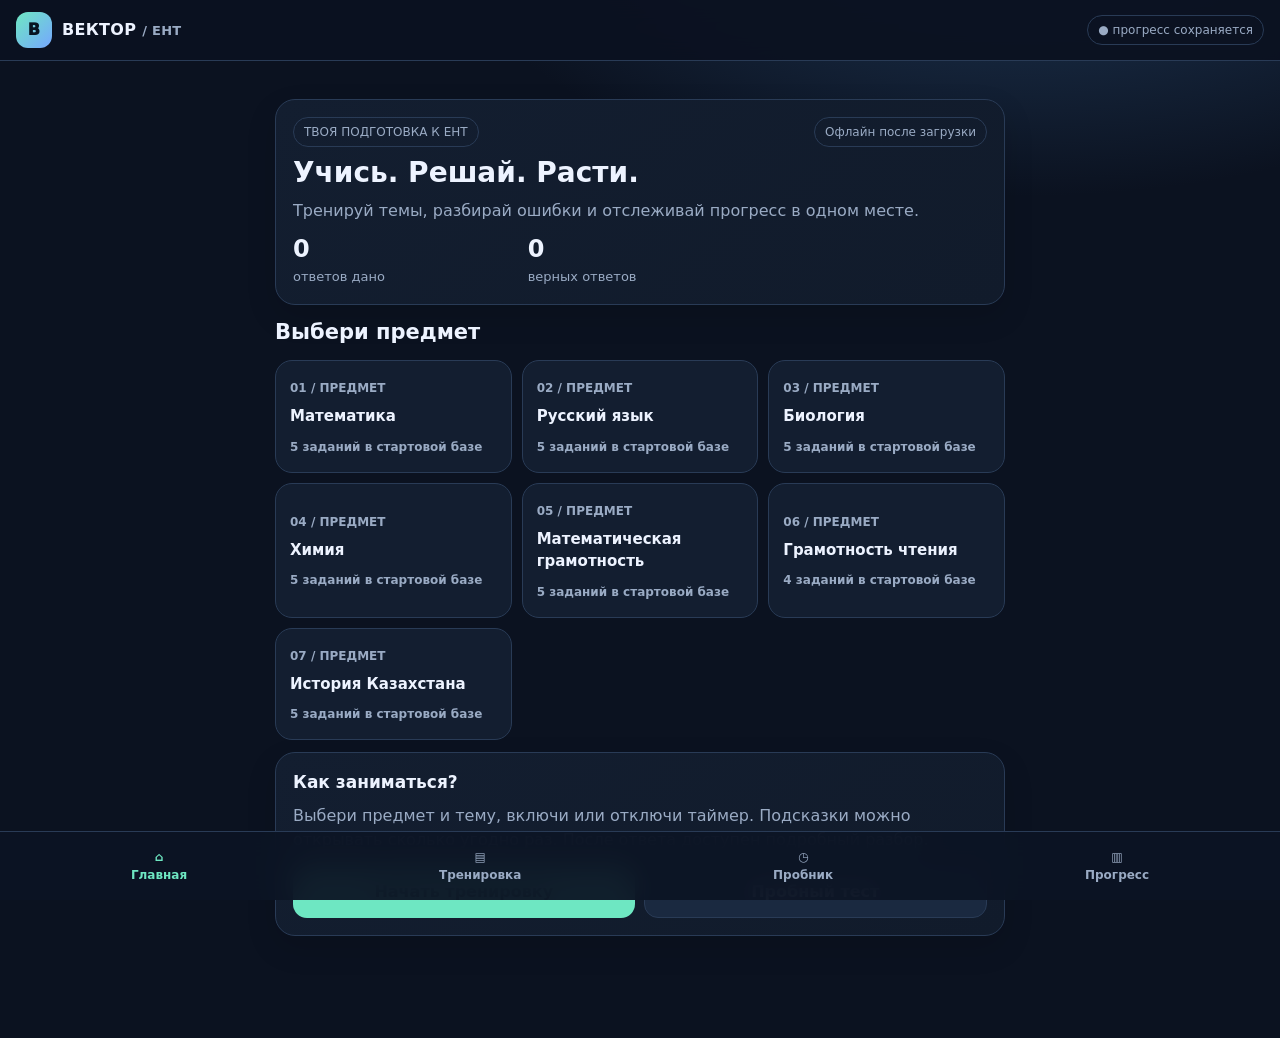
==== index.html @ 35145312 "Add files via upload" ====
<!doctype html>
<html lang="ru">
<head>
<meta charset="utf-8">
<meta name="viewport" content="width=device-width,initial-scale=1,viewport-fit=cover">
<meta name="theme-color" content="#101827">
<meta name="description" content="Вектор — тренажёр подготовки к ЕНТ">
<link rel="manifest" href="manifest.webmanifest">
<title>Вектор — подготовка к ЕНТ</title>
<style>
:root{--bg:#0b1220;--panel:#131e30;--panel2:#1a2940;--text:#edf3ff;--muted:#9aabc4;--accent:#6ee7c2;--blue:#75a7ff;--bad:#ff8290;--good:#69dfaa;--line:#293b56}
*{box-sizing:border-box}body{margin:0;background:radial-gradient(1000px 500px at 80% -10%,#203958 0%,transparent 60%),var(--bg);color:var(--text);font:16px/1.5 system-ui,-apple-system,Segoe UI,Roboto,sans-serif}
button,select{font:inherit}button{cursor:pointer;border:0;border-radius:14px;padding:13px 16px;background:var(--accent);color:#092018;font-weight:750}
button.secondary{background:var(--panel2);color:var(--text);border:1px solid var(--line)}button.ghost{background:transparent;color:var(--muted);border:1px solid var(--line)}button:disabled{opacity:.45;cursor:not-allowed}
header{position:sticky;top:0;z-index:5;background:#0b1220eF;backdrop-filter:blur(12px);border-bottom:1px solid var(--line);padding:12px max(16px,env(safe-area-inset-right)) 12px max(16px,env(safe-area-inset-left));display:flex;align-items:center;justify-content:space-between}
.brand{display:flex;gap:10px;align-items:center;font-weight:900;letter-spacing:.3px}.logo{width:36px;height:36px;border-radius:12px;background:linear-gradient(135deg,var(--accent),var(--blue));display:grid;place-items:center;color:#081421;font-weight:1000}
main{max-width:760px;margin:auto;padding:18px 15px calc(90px + env(safe-area-inset-bottom))}
h1{font-size:28px;line-height:1.15;margin:10px 0}h2{font-size:21px;margin:0 0 12px}h3{font-size:17px;margin:0 0 7px}
p{margin:8px 0}.muted{color:var(--muted)}.small{font-size:13px;color:var(--muted)}
.card{background:linear-gradient(145deg,var(--panel),#111b2b);border:1px solid var(--line);border-radius:20px;padding:17px;margin:12px 0;box-shadow:0 12px 30px #0002}
.grid{display:grid;grid-template-columns:repeat(2,minmax(0,1fr));gap:10px}.subject{min-height:112px;text-align:left;background:var(--panel);color:var(--text);border:1px solid var(--line);padding:14px;border-radius:17px}.subject b{display:block;font-size:15px;margin:6px 0}.subject span{font-size:12px;color:var(--muted)}
.actions{display:flex;gap:9px;flex-wrap:wrap;margin-top:14px}.actions button{flex:1;min-width:130px}
.topline{display:flex;justify-content:space-between;align-items:center;gap:10px}.pill{border:1px solid var(--line);border-radius:99px;padding:5px 10px;color:var(--muted);font-size:12px}
.progress{height:7px;background:#26364e;border-radius:9px;overflow:hidden;margin:12px 0}.progress>i{display:block;height:100%;background:linear-gradient(90deg,var(--accent),var(--blue));width:0}
.option{display:flex;gap:10px;align-items:flex-start;padding:13px;border:1px solid var(--line);border-radius:13px;margin:8px 0;background:#17243a;color:var(--text);text-align:left;width:100%;font-weight:500}
.option.selected{border-color:var(--blue);background:#203653}.option.correct{border-color:var(--good)}.option.wrong{border-color:var(--bad)}
textarea{width:100%;min-height:100px;border:1px solid var(--line);border-radius:13px;background:#0e1929;color:var(--text);padding:12px;font:inherit}
.notice{padding:12px;border-radius:13px;background:#172b39;border:1px solid #315c59;margin:10px 0}.explain{white-space:pre-wrap;color:#d6e3f6}
nav{position:fixed;bottom:0;left:0;right:0;z-index:6;display:flex;justify-content:space-around;background:#0c1524f2;border-top:1px solid var(--line);padding:9px 5px calc(9px + env(safe-area-inset-bottom));backdrop-filter:blur(14px)}
nav button{background:transparent;color:var(--muted);padding:7px 9px;font-size:12px;min-width:0}nav button.active{color:var(--accent)}
select{width:100%;background:#0e1929;color:var(--text);border:1px solid var(--line);padding:12px;border-radius:12px;margin:5px 0 12px}
.hidden{display:none!important}.big{font-size:30px;font-weight:900}.stat{font-size:24px;font-weight:850}.timer{font-variant-numeric:tabular-nums;font-weight:900;color:var(--accent)}
@media(min-width:600px){.grid{grid-template-columns:repeat(3,minmax(0,1fr))}main{padding-top:26px}}
</style>
</head>
<body>
<header><div class="brand"><div class="logo">В</div><span>ВЕКТОР <span class="small">/ ЕНТ</span></span></div><span class="pill" id="saveStatus">● прогресс сохраняется</span></header>
<main id="app"></main>
<nav>
<button data-tab="home" class="active">⌂<br>Главная</button>
<button data-tab="practice">▤<br>Тренировка</button>
<button data-tab="exam">◷<br>Пробник</button>
<button data-tab="stats">▥<br>Прогресс</button>
</nav>
<script src="app.js"></script>
</body></html>
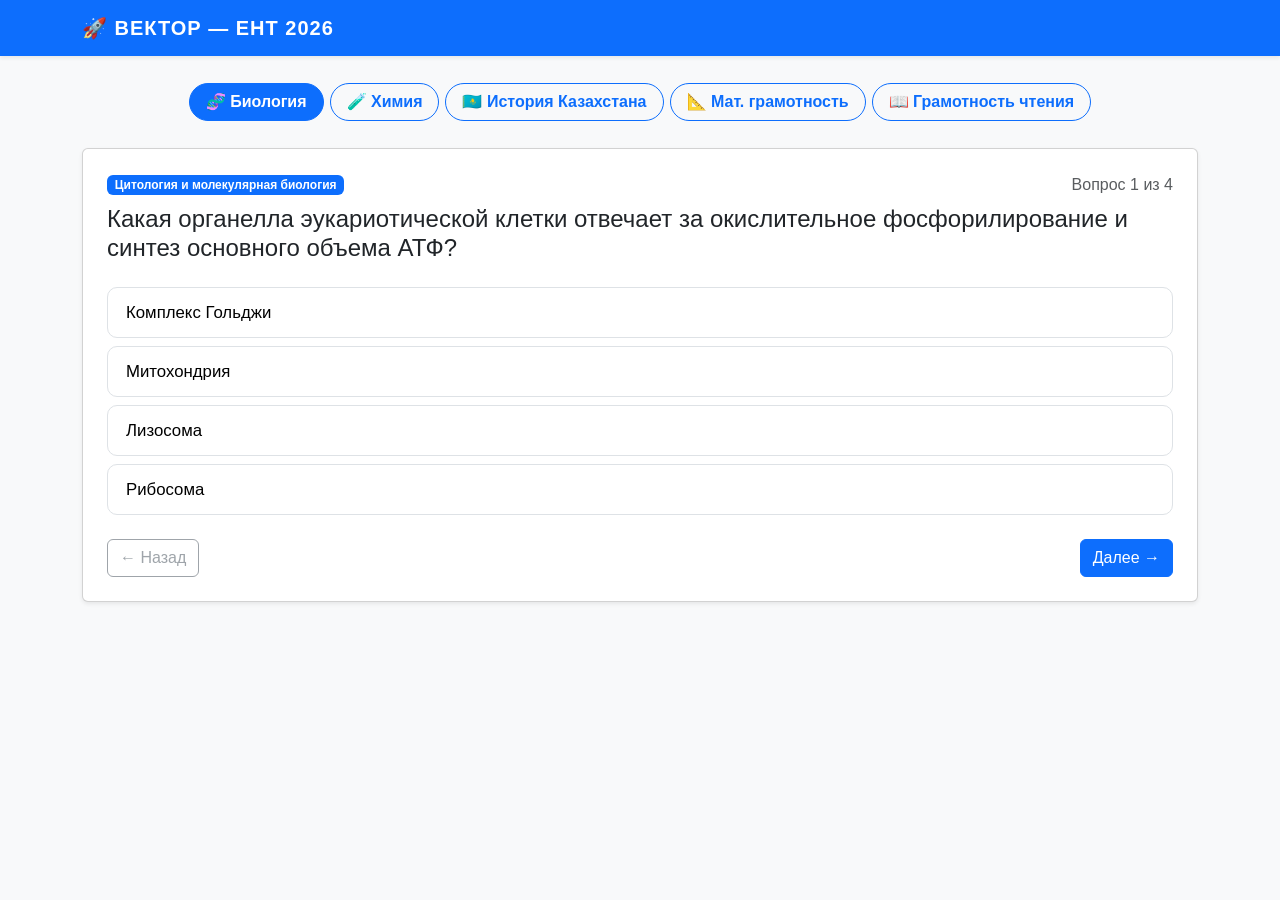
==== commit cc3375fd: "Add files via upload" ====
--- a/index.html
+++ b/index.html
@@ -1,46 +1,49 @@
-<!doctype html>
+<!DOCTYPE html>
 <html lang="ru">
 <head>
-<meta charset="utf-8">
-<meta name="viewport" content="width=device-width,initial-scale=1,viewport-fit=cover">
-<meta name="theme-color" content="#101827">
-<meta name="description" content="Вектор — тренажёр подготовки к ЕНТ">
-<link rel="manifest" href="manifest.webmanifest">
-<title>Вектор — подготовка к ЕНТ</title>
-<style>
-:root{--bg:#0b1220;--panel:#131e30;--panel2:#1a2940;--text:#edf3ff;--muted:#9aabc4;--accent:#6ee7c2;--blue:#75a7ff;--bad:#ff8290;--good:#69dfaa;--line:#293b56}
-*{box-sizing:border-box}body{margin:0;background:radial-gradient(1000px 500px at 80% -10%,#203958 0%,transparent 60%),var(--bg);color:var(--text);font:16px/1.5 system-ui,-apple-system,Segoe UI,Roboto,sans-serif}
-button,select{font:inherit}button{cursor:pointer;border:0;border-radius:14px;padding:13px 16px;background:var(--accent);color:#092018;font-weight:750}
-button.secondary{background:var(--panel2);color:var(--text);border:1px solid var(--line)}button.ghost{background:transparent;color:var(--muted);border:1px solid var(--line)}button:disabled{opacity:.45;cursor:not-allowed}
-header{position:sticky;top:0;z-index:5;background:#0b1220eF;backdrop-filter:blur(12px);border-bottom:1px solid var(--line);padding:12px max(16px,env(safe-area-inset-right)) 12px max(16px,env(safe-area-inset-left));display:flex;align-items:center;justify-content:space-between}
-.brand{display:flex;gap:10px;align-items:center;font-weight:900;letter-spacing:.3px}.logo{width:36px;height:36px;border-radius:12px;background:linear-gradient(135deg,var(--accent),var(--blue));display:grid;place-items:center;color:#081421;font-weight:1000}
-main{max-width:760px;margin:auto;padding:18px 15px calc(90px + env(safe-area-inset-bottom))}
-h1{font-size:28px;line-height:1.15;margin:10px 0}h2{font-size:21px;margin:0 0 12px}h3{font-size:17px;margin:0 0 7px}
-p{margin:8px 0}.muted{color:var(--muted)}.small{font-size:13px;color:var(--muted)}
-.card{background:linear-gradient(145deg,var(--panel),#111b2b);border:1px solid var(--line);border-radius:20px;padding:17px;margin:12px 0;box-shadow:0 12px 30px #0002}
-.grid{display:grid;grid-template-columns:repeat(2,minmax(0,1fr));gap:10px}.subject{min-height:112px;text-align:left;background:var(--panel);color:var(--text);border:1px solid var(--line);padding:14px;border-radius:17px}.subject b{display:block;font-size:15px;margin:6px 0}.subject span{font-size:12px;color:var(--muted)}
-.actions{display:flex;gap:9px;flex-wrap:wrap;margin-top:14px}.actions button{flex:1;min-width:130px}
-.topline{display:flex;justify-content:space-between;align-items:center;gap:10px}.pill{border:1px solid var(--line);border-radius:99px;padding:5px 10px;color:var(--muted);font-size:12px}
-.progress{height:7px;background:#26364e;border-radius:9px;overflow:hidden;margin:12px 0}.progress>i{display:block;height:100%;background:linear-gradient(90deg,var(--accent),var(--blue));width:0}
-.option{display:flex;gap:10px;align-items:flex-start;padding:13px;border:1px solid var(--line);border-radius:13px;margin:8px 0;background:#17243a;color:var(--text);text-align:left;width:100%;font-weight:500}
-.option.selected{border-color:var(--blue);background:#203653}.option.correct{border-color:var(--good)}.option.wrong{border-color:var(--bad)}
-textarea{width:100%;min-height:100px;border:1px solid var(--line);border-radius:13px;background:#0e1929;color:var(--text);padding:12px;font:inherit}
-.notice{padding:12px;border-radius:13px;background:#172b39;border:1px solid #315c59;margin:10px 0}.explain{white-space:pre-wrap;color:#d6e3f6}
-nav{position:fixed;bottom:0;left:0;right:0;z-index:6;display:flex;justify-content:space-around;background:#0c1524f2;border-top:1px solid var(--line);padding:9px 5px calc(9px + env(safe-area-inset-bottom));backdrop-filter:blur(14px)}
-nav button{background:transparent;color:var(--muted);padding:7px 9px;font-size:12px;min-width:0}nav button.active{color:var(--accent)}
-select{width:100%;background:#0e1929;color:var(--text);border:1px solid var(--line);padding:12px;border-radius:12px;margin:5px 0 12px}
-.hidden{display:none!important}.big{font-size:30px;font-weight:900}.stat{font-size:24px;font-weight:850}.timer{font-variant-numeric:tabular-nums;font-weight:900;color:var(--accent)}
-@media(min-width:600px){.grid{grid-template-columns:repeat(3,minmax(0,1fr))}main{padding-top:26px}}
-</style>
+    <meta charset="UTF-8">
+    <meta name="viewport" content="width=device-width, initial-scale=1.0">
+    <title>ВЕКТОР — Тренажер ЕНТ-2026</title>
+    <link href="https://cdn.jsdelivr.net/npm/bootstrap@5.3.0/dist/css/bootstrap.min.css" rel="stylesheet">
+    <link rel="manifest" href="manifest.webmanifest">
+    <meta name="theme-color" content="#0d6efd">
+    <style>
+        body { background-color: #f8f9fa; font-family: 'Segoe UI', Tahoma, Geneva, Verdana, sans-serif; }
+        .navbar-brand { font-weight: 700; letter-spacing: 1px; }
+        .subject-btn { font-weight: 600; border-radius: 20px; padding: 6px 16px; margin: 3px; }
+        .subject-btn.active { background-color: #0d6efd; color: white; }
+        .option-btn { text-align: left; padding: 12px 18px; border: 1px solid #dee2e6; background: #ffffff; border-radius: 10px; transition: all 0.2s; font-size: 1.05rem; }
+        .option-btn:hover:not([disabled]) { background: #e9ecef; border-color: #adb5bd; }
+        .option-btn.correct { background-color: #d1e7dd; border-color: #0f5132; color: #0f5132; font-weight: 600; }
+        .option-btn.incorrect { background-color: #f8d7da; border-color: #842029; color: #842029; }
+        .explanation-box { background-color: #e7f1ff; border-left: 5px solid #0d6efd; line-height: 1.6; }
+    </style>
 </head>
 <body>
-<header><div class="brand"><div class="logo">В</div><span>ВЕКТОР <span class="small">/ ЕНТ</span></span></div><span class="pill" id="saveStatus">● прогресс сохраняется</span></header>
-<main id="app"></main>
-<nav>
-<button data-tab="home" class="active">⌂<br>Главная</button>
-<button data-tab="practice">▤<br>Тренировка</button>
-<button data-tab="exam">◷<br>Пробник</button>
-<button data-tab="stats">▥<br>Прогресс</button>
-</nav>
-<script src="app.js"></script>
-</body></html>+    <nav class="navbar navbar-dark bg-primary shadow-sm">
+        <div class="container">
+            <a class="navbar-brand" href="#">🚀 ВЕКТОР — ЕНТ 2026</a>
+        </div>
+    </nav>
+
+    <div class="container my-4">
+        <div class="subject-selector d-flex flex-wrap justify-content-center mb-4">
+            <button class="btn btn-outline-primary subject-btn active" data-subject="biology">🧬 Биология</button>
+            <button class="btn btn-outline-primary subject-btn" data-subject="chemistry">🧪 Химия</button>
+            <button class="btn btn-outline-primary subject-btn" data-subject="history_kz">🇰🇿 История Казахстана</button>
+            <button class="btn btn-outline-primary subject-btn" data-subject="math_lit">📐 Мат. грамотность</button>
+            <button class="btn btn-outline-primary subject-btn" data-subject="reading_lit">📖 Грамотность чтения</button>
+        </div>
+
+        <div id="quiz-container">
+        </div>
+    </div>
+
+    <script src="app.js"></script>
+    <script>
+        if ('serviceWorker' in navigator) {
+            navigator.serviceWorker.register('sw.js');
+        }
+    </script>
+</body>
+</html>
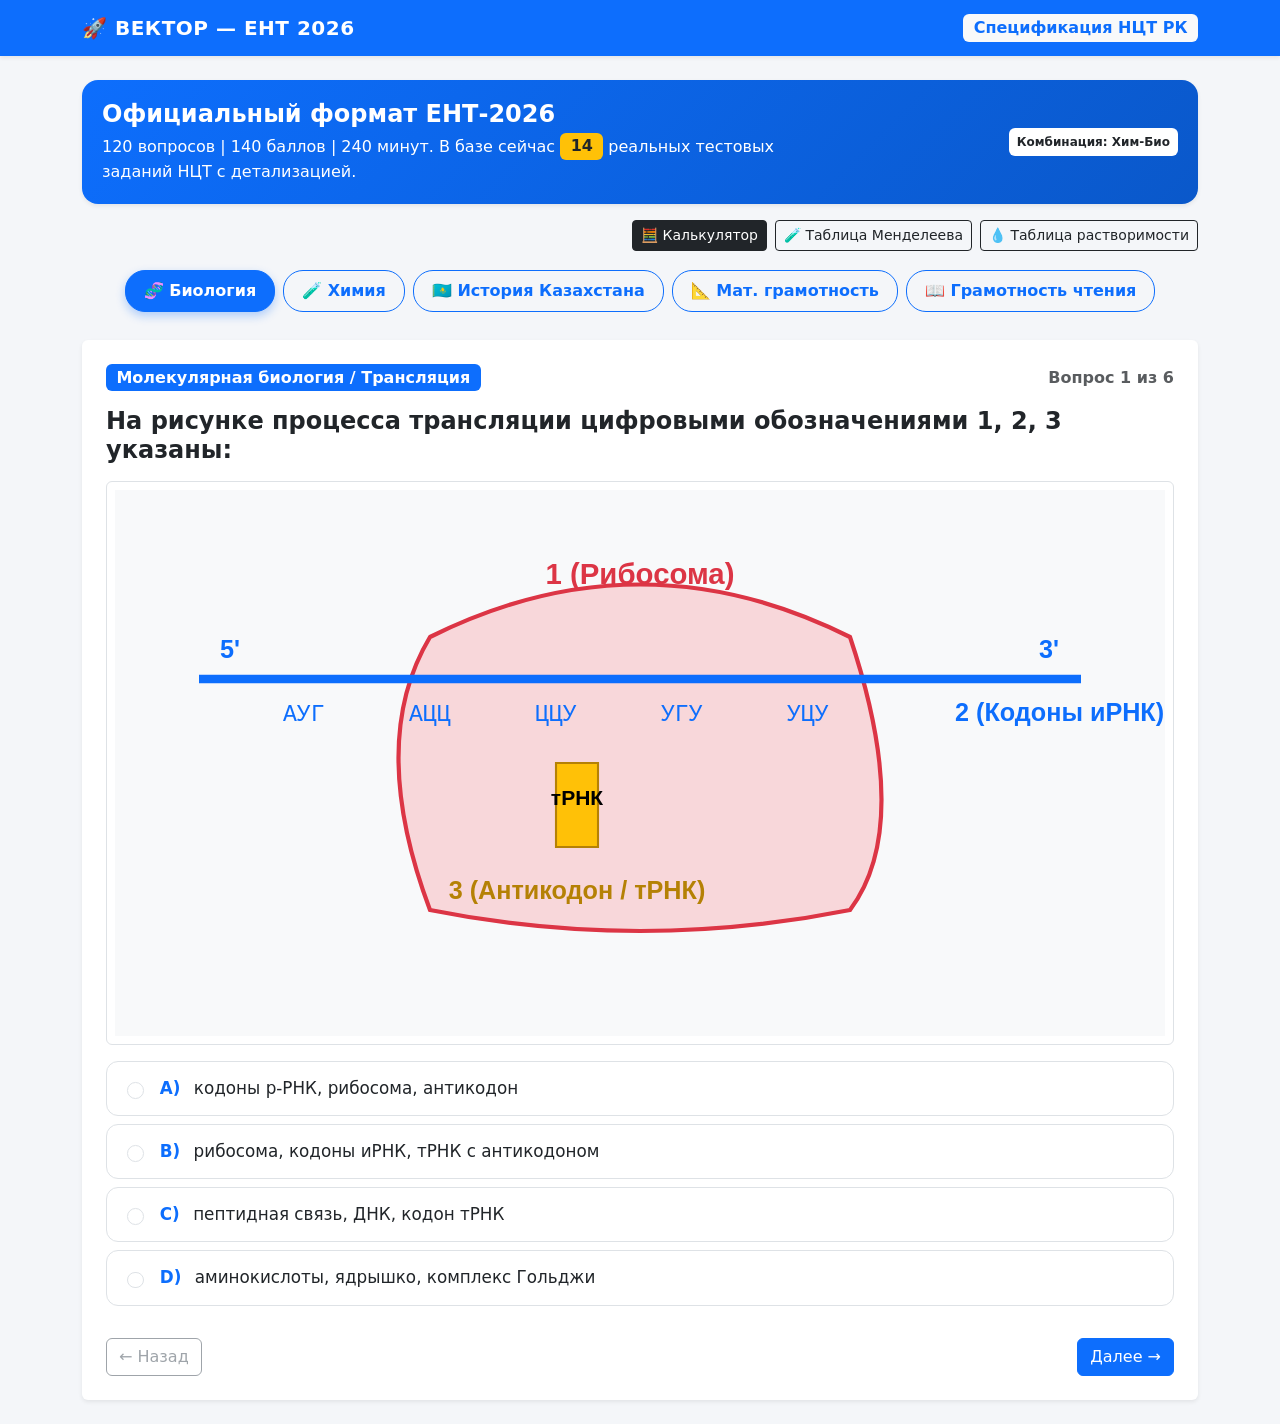
==== commit 8f72c5d5: "Add files via upload" ====
--- a/index.html
+++ b/index.html
@@ -8,25 +8,61 @@
     <link rel="manifest" href="manifest.webmanifest">
     <meta name="theme-color" content="#0d6efd">
     <style>
-        body { background-color: #f8f9fa; font-family: 'Segoe UI', Tahoma, Geneva, Verdana, sans-serif; }
-        .navbar-brand { font-weight: 700; letter-spacing: 1px; }
-        .subject-btn { font-weight: 600; border-radius: 20px; padding: 6px 16px; margin: 3px; }
-        .subject-btn.active { background-color: #0d6efd; color: white; }
-        .option-btn { text-align: left; padding: 12px 18px; border: 1px solid #dee2e6; background: #ffffff; border-radius: 10px; transition: all 0.2s; font-size: 1.05rem; }
-        .option-btn:hover:not([disabled]) { background: #e9ecef; border-color: #adb5bd; }
-        .option-btn.correct { background-color: #d1e7dd; border-color: #0f5132; color: #0f5132; font-weight: 600; }
-        .option-btn.incorrect { background-color: #f8d7da; border-color: #842029; color: #842029; }
-        .explanation-box { background-color: #e7f1ff; border-left: 5px solid #0d6efd; line-height: 1.6; }
+        body { background-color: #f4f6f9; font-family: 'Segoe UI', system-ui, -apple-system, sans-serif; }
+        .navbar-brand { font-weight: 700; letter-spacing: 0.5px; }
+        .subject-btn { font-weight: 600; border-radius: 20px; padding: 8px 18px; margin: 4px; transition: all 0.2s; }
+        .subject-btn.active { background-color: #0d6efd; color: white; box-shadow: 0 4px 10px rgba(13, 110, 253, 0.3); }
+        .option-btn { padding: 14px 20px; border: 1px solid #dee2e6; background: #ffffff; border-radius: 12px; transition: all 0.2s; font-size: 1.05rem; cursor: pointer; }
+        .option-btn:hover { background: #f0f4f8; border-color: #0d6efd; }
+        .option-btn.correct { background-color: #d1e7dd !important; border-color: #0f5132 !important; color: #0f5132; font-weight: 600; }
+        .option-btn.incorrect { background-color: #f8d7da !important; border-color: #842029 !important; color: #842029; }
+        .explanation-box { background-color: #ffffff; border: 1px solid #cff4fc; border-left: 5px solid #0dcaf0; line-height: 1.6; }
+        .ent-banner { background: linear-gradient(135deg, #0d6efd 0%, #0a58ca 100%); color: white; border-radius: 16px; padding: 20px; }
+        
+        /* Floating Toolbar for Tools (Calculator, Periodic Table, Solubility Table) */
+        .tools-bar { display: flex; gap: 8px; flex-wrap: wrap; margin-bottom: 15px; }
+        .calc-box { max-width: 260px; background: #343a40; color: white; border-radius: 12px; padding: 15px; position: fixed; bottom: 20px; right: 20px; z-index: 1050; box-shadow: 0 10px 25px rgba(0,0,0,0.3); }
+        .calc-btn { width: 22%; height: 42px; margin: 1%; font-weight: bold; border-radius: 8px; }
     </style>
 </head>
 <body>
     <nav class="navbar navbar-dark bg-primary shadow-sm">
         <div class="container">
-            <a class="navbar-brand" href="#">🚀 ВЕКТОР — ЕНТ 2026</a>
+            <a class="navbar-brand d-flex align-items-center gap-2" href="#">
+                🚀 ВЕКТОР — ЕНТ 2026
+            </a>
+            <span class="badge bg-light text-primary fw-bold fs-6">Спецификация НЦТ РК</span>
         </div>
     </nav>
 
     <div class="container my-4">
+        <!-- ЕНТ Инфо-Баннер -->
+        <div class="ent-banner shadow-sm mb-3">
+            <div class="row align-items-center">
+                <div class="col-md-8">
+                    <h4 class="fw-bold mb-1">Официальный формат ЕНТ-2026</h4>
+                    <p class="mb-0 opacity-90">120 вопросов | 140 баллов | 240 минут. В базе сейчас <span id="total-q-count" class="badge bg-warning text-dark fs-6">17</span> реальных тестовых заданий НЦТ с детализацией.</p>
+                </div>
+                <div class="col-md-4 text-md-end mt-3 mt-md-0">
+                    <span class="badge bg-white text-dark p-2">Комбинация: Хим-Био</span>
+                </div>
+            </div>
+        </div>
+
+        <!-- Инструменты тестируемого (Калькулятор, Менделеев, Растворимость) -->
+        <div class="tools-bar justify-content-end">
+            <button class="btn btn-sm btn-dark d-flex align-items-center gap-1" onclick="toggleCalculator()">
+                🧮 Калькулятор
+            </button>
+            <button class="btn btn-sm btn-outline-dark d-flex align-items-center gap-1" data-bs-toggle="modal" data-bs-target="#mendeleevModal">
+                🧪 Таблица Менделеева
+            </button>
+            <button class="btn btn-sm btn-outline-dark d-flex align-items-center gap-1" data-bs-toggle="modal" data-bs-target="#solubilityModal">
+                💧 Таблица растворимости
+            </button>
+        </div>
+
+        <!-- Переключатели предметов -->
         <div class="subject-selector d-flex flex-wrap justify-content-center mb-4">
             <button class="btn btn-outline-primary subject-btn active" data-subject="biology">🧬 Биология</button>
             <button class="btn btn-outline-primary subject-btn" data-subject="chemistry">🧪 Химия</button>
@@ -36,11 +72,93 @@
         </div>
 
         <div id="quiz-container">
+            <!-- Questions generated via app.js -->
         </div>
     </div>
 
+    <!-- Всплывающий калькулятор -->
+    <div id="calculator-widget" class="calc-box d-none shadow">
+        <div class="d-flex justify-content-between align-items-center mb-2">
+            <span class="fw-bold fs-6">Калькулятор</span>
+            <button class="btn-close btn-close-white btn-sm" onclick="toggleCalculator()"></button>
+        </div>
+        <input type="text" id="calc-display" class="form-control mb-2 text-end fs-5 fw-bold" readonly value="">
+        <div class="d-flex flex-wrap justify-content-between">
+            <button class="btn btn-secondary calc-btn" onclick="calcAppend('7')">7</button>
+            <button class="btn btn-secondary calc-btn" onclick="calcAppend('8')">8</button>
+            <button class="btn btn-secondary calc-btn" onclick="calcAppend('9')">9</button>
+            <button class="btn btn-warning calc-btn" onclick="calcAppend('/')">÷</button>
+            <button class="btn btn-secondary calc-btn" onclick="calcAppend('4')">4</button>
+            <button class="btn btn-secondary calc-btn" onclick="calcAppend('5')">5</button>
+            <button class="btn btn-secondary calc-btn" onclick="calcAppend('6')">6</button>
+            <button class="btn btn-warning calc-btn" onclick="calcAppend('*')">×</button>
+            <button class="btn btn-secondary calc-btn" onclick="calcAppend('1')">1</button>
+            <button class="btn btn-secondary calc-btn" onclick="calcAppend('2')">2</button>
+            <button class="btn btn-secondary calc-btn" onclick="calcAppend('3')">3</button>
+            <button class="btn btn-warning calc-btn" onclick="calcAppend('-')">-</button>
+            <button class="btn btn-danger calc-btn" onclick="calcClear()">C</button>
+            <button class="btn btn-secondary calc-btn" onclick="calcAppend('0')">0</button>
+            <button class="btn btn-secondary calc-btn" onclick="calcAppend('.')">.</button>
+            <button class="btn btn-success calc-btn" onclick="calcCalculate()">=</button>
+        </div>
+    </div>
+
+    <!-- Модальное окно: Таблица Менделеева -->
+    <div class="modal fade" id="mendeleevModal" tabindex="-1" aria-hidden="true">
+        <div class="modal-dialog modal-xl">
+            <div class="modal-content">
+                <div class="modal-header bg-primary text-white">
+                    <h5 class="modal-title">🧪 Периодическая система химических элементов (НЦТ РК)</h5>
+                    <button type="button" class="btn-close btn-close-white" data-bs-dismiss="modal" aria-label="Close"></button>
+                </div>
+                <div class="modal-body text-center overflow-auto">
+                    <table class="table table-bordered table-sm fs-7">
+                        <tr class="table-dark">
+                            <th>Период</th><th>I</th><th>II</th><th>III</th><th>IV</th><th>V</th><th>VI</th><th>VII</th><th>VIII</th>
+                        </tr>
+                        <tr><td><b>1</b></td><td class="table-info">H (1)</td><td colspan="6"></td><td class="table-warning">He (4)</td></tr>
+                        <tr><td><b>2</b></td><td class="table-danger">Li (7)</td><td class="table-danger">Be (9)</td><td class="table-info">B (11)</td><td class="table-info">C (12)</td><td class="table-info">N (14)</td><td class="table-info">O (16)</td><td class="table-info">F (19)</td><td class="table-warning">Ne (20)</td></tr>
+                        <tr><td><b>3</b></td><td class="table-danger">Na (23)</td><td class="table-danger">Mg (24)</td><td class="table-info">Al (27)</td><td class="table-info">Si (28)</td><td class="table-info">P (31)</td><td class="table-info">S (32)</td><td class="table-info">Cl (35.5)</td><td class="table-warning">Ar (40)</td></tr>
+                        <tr><td><b>4</b></td><td class="table-danger">K (39)</td><td class="table-danger">Ca (40)</td><td class="table-secondary">Sc (45)</td><td class="table-secondary">Ti (48)</td><td class="table-secondary">V (51)</td><td class="table-secondary">Cr (52)</td><td class="table-secondary">Mn (55)</td><td class="table-secondary">Fe (56)</td></tr>
+                    </table>
+                </div>
+            </div>
+        </div>
+    </div>
+
+    <!-- Модальное окно: Таблица растворимости -->
+    <div class="modal fade" id="solubilityModal" tabindex="-1" aria-hidden="true">
+        <div class="modal-dialog modal-lg">
+            <div class="modal-content">
+                <div class="modal-header bg-dark text-white">
+                    <h5 class="modal-title">💧 Таблица растворимости кислот, оснований и солей в воде</h5>
+                    <button type="button" class="btn-close btn-close-white" data-bs-dismiss="modal" aria-label="Close"></button>
+                </div>
+                <div class="modal-body text-center overflow-auto">
+                    <table class="table table-bordered table-sm fs-7">
+                        <thead class="table-light">
+                            <tr><th>Ионы</th><th>H⁺</th><th>Na⁺</th><th>K⁺</th><th>Ba²⁺</th><th>Ca²⁺</th><th>Cu²⁺</th><th>Fe²⁺</th><th>Ag⁺</th></tr>
+                        </thead>
+                        <tbody>
+                            <tr><th>OH⁻</th><td>H₂O</td><td class="text-success fw-bold">Р</td><td class="text-success fw-bold">Р</td><td class="text-success fw-bold">Р</td><td class="text-warning fw-bold">М</td><td class="text-danger fw-bold">Н</td><td class="text-danger fw-bold">Н</td><td>-</td></tr>
+                            <tr><th>Cl⁻</th><td class="text-success fw-bold">Р</td><td class="text-success fw-bold">Р</td><td class="text-success fw-bold">Р</td><td class="text-success fw-bold">Р</td><td class="text-success fw-bold">Р</td><td class="text-success fw-bold">Р</td><td class="text-success fw-bold">Р</td><td class="text-danger fw-bold">Н</td></tr>
+                            <tr><th>NO₃⁻</th><td class="text-success fw-bold">Р</td><td class="text-success fw-bold">Р</td><td class="text-success fw-bold">Р</td><td class="text-success fw-bold">Р</td><td class="text-success fw-bold">Р</td><td class="text-success fw-bold">Р</td><td class="text-success fw-bold">Р</td><td class="text-success fw-bold">Р</td></tr>
+                            <tr><th>SO₄²⁻</th><td class="text-success fw-bold">Р</td><td class="text-success fw-bold">Р</td><td class="text-success fw-bold">Р</td><td class="text-danger fw-bold">Н</td><td class="text-warning fw-bold">М</td><td class="text-success fw-bold">Р</td><td class="text-success fw-bold">Р</td><td class="text-warning fw-bold">М</td></tr>
+                        </tbody>
+                    </table>
+                    <p class="text-muted fs-7 mb-0"><b>Р</b> — растворимо, <b>М</b> — малорастворимо, <b>Н</b> — нерастворимо (осадок).</p>
+                </div>
+            </div>
+        </div>
+    </div>
+
+    <script src="https://cdn.jsdelivr.net/npm/bootstrap@5.3.0/dist/js/bootstrap.bundle.min.js"></script>
     <script src="app.js"></script>
     <script>
+        function toggleCalculator() {
+            const calc = document.getElementById('calculator-widget');
+            calc.classList.toggle('d-none');
+        }
         if ('serviceWorker' in navigator) {
             navigator.serviceWorker.register('sw.js');
         }
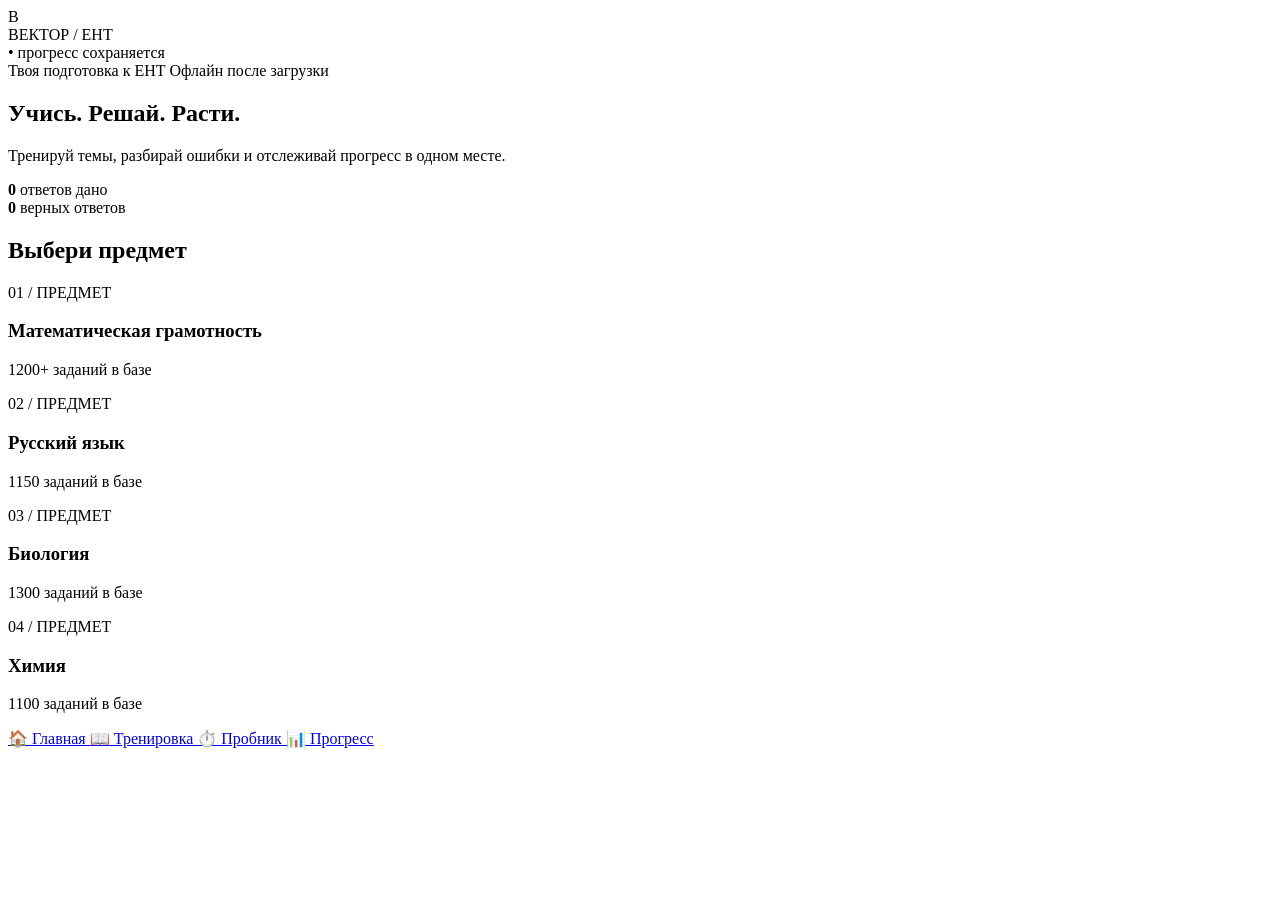
==== commit 66936bc5: "Add files via upload" ====
--- a/index.html
+++ b/index.html
@@ -3,165 +3,54 @@
 <head>
     <meta charset="UTF-8">
     <meta name="viewport" content="width=device-width, initial-scale=1.0">
-    <title>ВЕКТОР — Тренажер ЕНТ-2026</title>
-    <link href="https://cdn.jsdelivr.net/npm/bootstrap@5.3.0/dist/css/bootstrap.min.css" rel="stylesheet">
-    <link rel="manifest" href="manifest.webmanifest">
-    <meta name="theme-color" content="#0d6efd">
-    <style>
-        body { background-color: #f4f6f9; font-family: 'Segoe UI', system-ui, -apple-system, sans-serif; }
-        .navbar-brand { font-weight: 700; letter-spacing: 0.5px; }
-        .subject-btn { font-weight: 600; border-radius: 20px; padding: 8px 18px; margin: 4px; transition: all 0.2s; }
-        .subject-btn.active { background-color: #0d6efd; color: white; box-shadow: 0 4px 10px rgba(13, 110, 253, 0.3); }
-        .option-btn { padding: 14px 20px; border: 1px solid #dee2e6; background: #ffffff; border-radius: 12px; transition: all 0.2s; font-size: 1.05rem; cursor: pointer; }
-        .option-btn:hover { background: #f0f4f8; border-color: #0d6efd; }
-        .option-btn.correct { background-color: #d1e7dd !important; border-color: #0f5132 !important; color: #0f5132; font-weight: 600; }
-        .option-btn.incorrect { background-color: #f8d7da !important; border-color: #842029 !important; color: #842029; }
-        .explanation-box { background-color: #ffffff; border: 1px solid #cff4fc; border-left: 5px solid #0dcaf0; line-height: 1.6; }
-        .ent-banner { background: linear-gradient(135deg, #0d6efd 0%, #0a58ca 100%); color: white; border-radius: 16px; padding: 20px; }
-        
-        /* Floating Toolbar for Tools (Calculator, Periodic Table, Solubility Table) */
-        .tools-bar { display: flex; gap: 8px; flex-wrap: wrap; margin-bottom: 15px; }
-        .calc-box { max-width: 260px; background: #343a40; color: white; border-radius: 12px; padding: 15px; position: fixed; bottom: 20px; right: 20px; z-index: 1050; box-shadow: 0 10px 25px rgba(0,0,0,0.3); }
-        .calc-btn { width: 22%; height: 42px; margin: 1%; font-weight: bold; border-radius: 8px; }
-    </style>
+    <title>Вектор / ЕНТ — Подготовка к ЕНТ</title>
+    <link rel="stylesheet" href="style.css">
 </head>
 <body>
-    <nav class="navbar navbar-dark bg-primary shadow-sm">
-        <div class="container">
-            <a class="navbar-brand d-flex align-items-center gap-2" href="#">
-                🚀 ВЕКТОР — ЕНТ 2026
+    <div class="app-container">
+        <header class="app-header">
+            <div class="logo-badge">B</div>
+            <div class="brand-title">ВЕКТОР / <span class="accent">ЕНТ</span></div>
+            <div class="sync-status">• прогресс сохраняется</div>
+        </header>
+
+        <main class="main-content">
+            <section class="hero-card">
+                <div class="hero-badges">
+                    <span>Твоя подготовка к ЕНТ</span>
+                    <span>Офлайн после загрузки</span>
+                </div>
+                <h1>Учись. Решай. Расти.</h1>
+                <p>Тренируй темы, разбирай ошибки и отслеживай прогресс в одном месте.</p>
+                <div class="stats-row">
+                    <div><strong id="total-answered">0</strong> ответов дано</div>
+                    <div><strong id="total-correct">0</strong> верных ответов</div>
+                </div>
+            </section>
+
+            <section class="subjects-section">
+                <h2>Выбери предмет</h2>
+                <div class="subjects-grid" id="subjects-grid">
+                    <!-- Рендерится динамически из script.js -->
+                </div>
+            </section>
+        </main>
+
+        <nav class="bottom-nav">
+            <a href="index.html" class="nav-item active">
+                <span class="nav-icon">🏠</span> Главная
             </a>
-            <span class="badge bg-light text-primary fw-bold fs-6">Спецификация НЦТ РК</span>
-        </div>
-    </nav>
-
-    <div class="container my-4">
-        <!-- ЕНТ Инфо-Баннер -->
-        <div class="ent-banner shadow-sm mb-3">
-            <div class="row align-items-center">
-                <div class="col-md-8">
-                    <h4 class="fw-bold mb-1">Официальный формат ЕНТ-2026</h4>
-                    <p class="mb-0 opacity-90">120 вопросов | 140 баллов | 240 минут. В базе сейчас <span id="total-q-count" class="badge bg-warning text-dark fs-6">17</span> реальных тестовых заданий НЦТ с детализацией.</p>
-                </div>
-                <div class="col-md-4 text-md-end mt-3 mt-md-0">
-                    <span class="badge bg-white text-dark p-2">Комбинация: Хим-Био</span>
-                </div>
-            </div>
-        </div>
-
-        <!-- Инструменты тестируемого (Калькулятор, Менделеев, Растворимость) -->
-        <div class="tools-bar justify-content-end">
-            <button class="btn btn-sm btn-dark d-flex align-items-center gap-1" onclick="toggleCalculator()">
-                🧮 Калькулятор
-            </button>
-            <button class="btn btn-sm btn-outline-dark d-flex align-items-center gap-1" data-bs-toggle="modal" data-bs-target="#mendeleevModal">
-                🧪 Таблица Менделеева
-            </button>
-            <button class="btn btn-sm btn-outline-dark d-flex align-items-center gap-1" data-bs-toggle="modal" data-bs-target="#solubilityModal">
-                💧 Таблица растворимости
-            </button>
-        </div>
-
-        <!-- Переключатели предметов -->
-        <div class="subject-selector d-flex flex-wrap justify-content-center mb-4">
-            <button class="btn btn-outline-primary subject-btn active" data-subject="biology">🧬 Биология</button>
-            <button class="btn btn-outline-primary subject-btn" data-subject="chemistry">🧪 Химия</button>
-            <button class="btn btn-outline-primary subject-btn" data-subject="history_kz">🇰🇿 История Казахстана</button>
-            <button class="btn btn-outline-primary subject-btn" data-subject="math_lit">📐 Мат. грамотность</button>
-            <button class="btn btn-outline-primary subject-btn" data-subject="reading_lit">📖 Грамотность чтения</button>
-        </div>
-
-        <div id="quiz-container">
-            <!-- Questions generated via app.js -->
-        </div>
+            <a href="training.html" class="nav-item">
+                <span class="nav-icon">📖</span> Тренировка
+            </a>
+            <a href="probnik.html" class="nav-item">
+                <span class="nav-icon">⏱️</span> Пробник
+            </a>
+            <a href="progress.html" class="nav-item">
+                <span class="nav-icon">📊</span> Прогресс
+            </a>
+        </nav>
     </div>
-
-    <!-- Всплывающий калькулятор -->
-    <div id="calculator-widget" class="calc-box d-none shadow">
-        <div class="d-flex justify-content-between align-items-center mb-2">
-            <span class="fw-bold fs-6">Калькулятор</span>
-            <button class="btn-close btn-close-white btn-sm" onclick="toggleCalculator()"></button>
-        </div>
-        <input type="text" id="calc-display" class="form-control mb-2 text-end fs-5 fw-bold" readonly value="">
-        <div class="d-flex flex-wrap justify-content-between">
-            <button class="btn btn-secondary calc-btn" onclick="calcAppend('7')">7</button>
-            <button class="btn btn-secondary calc-btn" onclick="calcAppend('8')">8</button>
-            <button class="btn btn-secondary calc-btn" onclick="calcAppend('9')">9</button>
-            <button class="btn btn-warning calc-btn" onclick="calcAppend('/')">÷</button>
-            <button class="btn btn-secondary calc-btn" onclick="calcAppend('4')">4</button>
-            <button class="btn btn-secondary calc-btn" onclick="calcAppend('5')">5</button>
-            <button class="btn btn-secondary calc-btn" onclick="calcAppend('6')">6</button>
-            <button class="btn btn-warning calc-btn" onclick="calcAppend('*')">×</button>
-            <button class="btn btn-secondary calc-btn" onclick="calcAppend('1')">1</button>
-            <button class="btn btn-secondary calc-btn" onclick="calcAppend('2')">2</button>
-            <button class="btn btn-secondary calc-btn" onclick="calcAppend('3')">3</button>
-            <button class="btn btn-warning calc-btn" onclick="calcAppend('-')">-</button>
-            <button class="btn btn-danger calc-btn" onclick="calcClear()">C</button>
-            <button class="btn btn-secondary calc-btn" onclick="calcAppend('0')">0</button>
-            <button class="btn btn-secondary calc-btn" onclick="calcAppend('.')">.</button>
-            <button class="btn btn-success calc-btn" onclick="calcCalculate()">=</button>
-        </div>
-    </div>
-
-    <!-- Модальное окно: Таблица Менделеева -->
-    <div class="modal fade" id="mendeleevModal" tabindex="-1" aria-hidden="true">
-        <div class="modal-dialog modal-xl">
-            <div class="modal-content">
-                <div class="modal-header bg-primary text-white">
-                    <h5 class="modal-title">🧪 Периодическая система химических элементов (НЦТ РК)</h5>
-                    <button type="button" class="btn-close btn-close-white" data-bs-dismiss="modal" aria-label="Close"></button>
-                </div>
-                <div class="modal-body text-center overflow-auto">
-                    <table class="table table-bordered table-sm fs-7">
-                        <tr class="table-dark">
-                            <th>Период</th><th>I</th><th>II</th><th>III</th><th>IV</th><th>V</th><th>VI</th><th>VII</th><th>VIII</th>
-                        </tr>
-                        <tr><td><b>1</b></td><td class="table-info">H (1)</td><td colspan="6"></td><td class="table-warning">He (4)</td></tr>
-                        <tr><td><b>2</b></td><td class="table-danger">Li (7)</td><td class="table-danger">Be (9)</td><td class="table-info">B (11)</td><td class="table-info">C (12)</td><td class="table-info">N (14)</td><td class="table-info">O (16)</td><td class="table-info">F (19)</td><td class="table-warning">Ne (20)</td></tr>
-                        <tr><td><b>3</b></td><td class="table-danger">Na (23)</td><td class="table-danger">Mg (24)</td><td class="table-info">Al (27)</td><td class="table-info">Si (28)</td><td class="table-info">P (31)</td><td class="table-info">S (32)</td><td class="table-info">Cl (35.5)</td><td class="table-warning">Ar (40)</td></tr>
-                        <tr><td><b>4</b></td><td class="table-danger">K (39)</td><td class="table-danger">Ca (40)</td><td class="table-secondary">Sc (45)</td><td class="table-secondary">Ti (48)</td><td class="table-secondary">V (51)</td><td class="table-secondary">Cr (52)</td><td class="table-secondary">Mn (55)</td><td class="table-secondary">Fe (56)</td></tr>
-                    </table>
-                </div>
-            </div>
-        </div>
-    </div>
-
-    <!-- Модальное окно: Таблица растворимости -->
-    <div class="modal fade" id="solubilityModal" tabindex="-1" aria-hidden="true">
-        <div class="modal-dialog modal-lg">
-            <div class="modal-content">
-                <div class="modal-header bg-dark text-white">
-                    <h5 class="modal-title">💧 Таблица растворимости кислот, оснований и солей в воде</h5>
-                    <button type="button" class="btn-close btn-close-white" data-bs-dismiss="modal" aria-label="Close"></button>
-                </div>
-                <div class="modal-body text-center overflow-auto">
-                    <table class="table table-bordered table-sm fs-7">
-                        <thead class="table-light">
-                            <tr><th>Ионы</th><th>H⁺</th><th>Na⁺</th><th>K⁺</th><th>Ba²⁺</th><th>Ca²⁺</th><th>Cu²⁺</th><th>Fe²⁺</th><th>Ag⁺</th></tr>
-                        </thead>
-                        <tbody>
-                            <tr><th>OH⁻</th><td>H₂O</td><td class="text-success fw-bold">Р</td><td class="text-success fw-bold">Р</td><td class="text-success fw-bold">Р</td><td class="text-warning fw-bold">М</td><td class="text-danger fw-bold">Н</td><td class="text-danger fw-bold">Н</td><td>-</td></tr>
-                            <tr><th>Cl⁻</th><td class="text-success fw-bold">Р</td><td class="text-success fw-bold">Р</td><td class="text-success fw-bold">Р</td><td class="text-success fw-bold">Р</td><td class="text-success fw-bold">Р</td><td class="text-success fw-bold">Р</td><td class="text-success fw-bold">Р</td><td class="text-danger fw-bold">Н</td></tr>
-                            <tr><th>NO₃⁻</th><td class="text-success fw-bold">Р</td><td class="text-success fw-bold">Р</td><td class="text-success fw-bold">Р</td><td class="text-success fw-bold">Р</td><td class="text-success fw-bold">Р</td><td class="text-success fw-bold">Р</td><td class="text-success fw-bold">Р</td><td class="text-success fw-bold">Р</td></tr>
-                            <tr><th>SO₄²⁻</th><td class="text-success fw-bold">Р</td><td class="text-success fw-bold">Р</td><td class="text-success fw-bold">Р</td><td class="text-danger fw-bold">Н</td><td class="text-warning fw-bold">М</td><td class="text-success fw-bold">Р</td><td class="text-success fw-bold">Р</td><td class="text-warning fw-bold">М</td></tr>
-                        </tbody>
-                    </table>
-                    <p class="text-muted fs-7 mb-0"><b>Р</b> — растворимо, <b>М</b> — малорастворимо, <b>Н</b> — нерастворимо (осадок).</p>
-                </div>
-            </div>
-        </div>
-    </div>
-
-    <script src="https://cdn.jsdelivr.net/npm/bootstrap@5.3.0/dist/js/bootstrap.bundle.min.js"></script>
-    <script src="app.js"></script>
-    <script>
-        function toggleCalculator() {
-            const calc = document.getElementById('calculator-widget');
-            calc.classList.toggle('d-none');
-        }
-        if ('serviceWorker' in navigator) {
-            navigator.serviceWorker.register('sw.js');
-        }
-    </script>
+    <script src="script.js"></script>
 </body>
 </html>
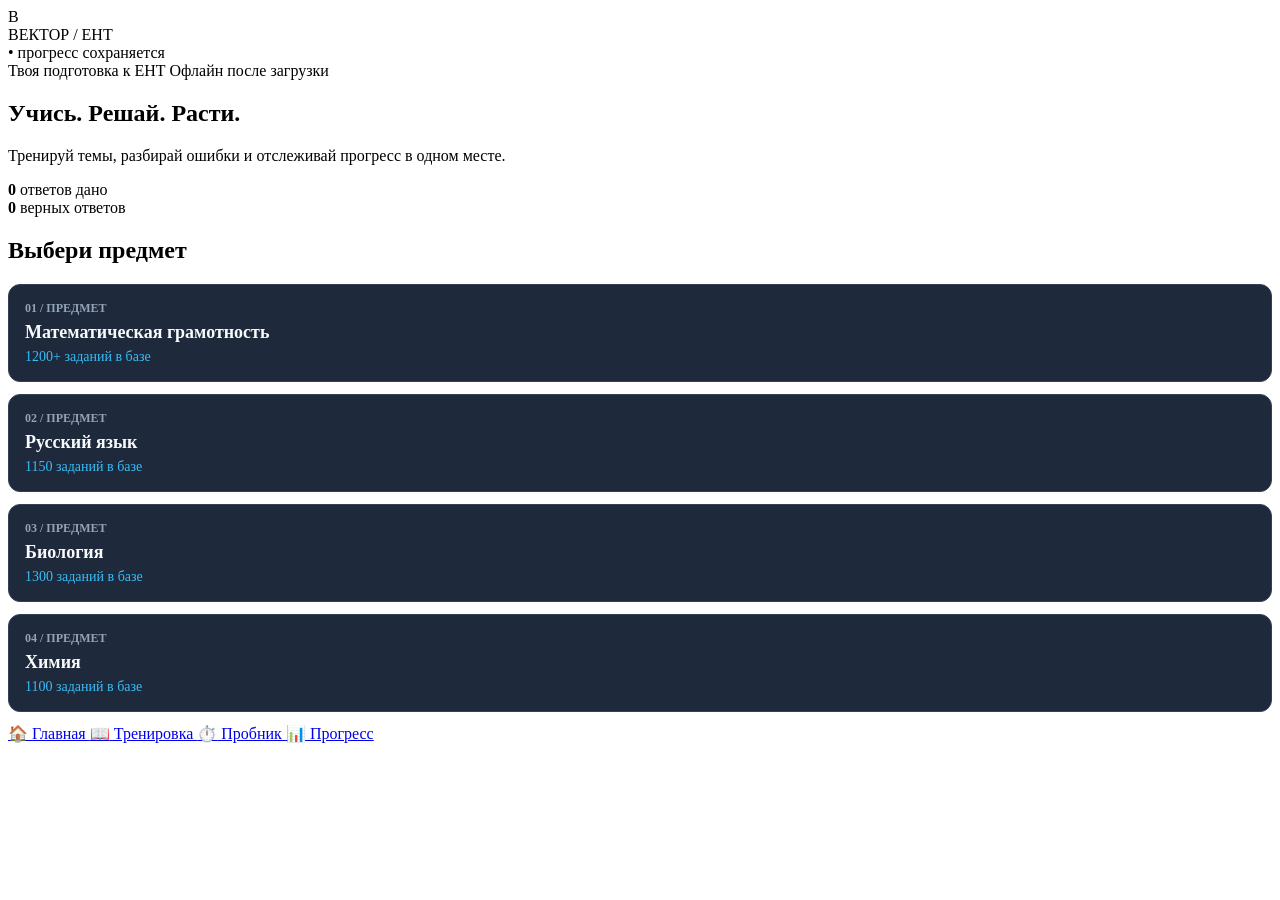
==== commit eab09e89: "Add files via upload" ====
--- a/index.html
+++ b/index.html
@@ -31,7 +31,7 @@
             <section class="subjects-section">
                 <h2>Выбери предмет</h2>
                 <div class="subjects-grid" id="subjects-grid">
-                    <!-- Рендерится динамически из script.js -->
+                    <!-- Заполняется динамически -->
                 </div>
             </section>
         </main>
@@ -51,6 +51,7 @@
             </a>
         </nav>
     </div>
-    <script src="script.js"></script>
+    <!-- Добавлен параметр версии v=2, чтобы браузер принудительно обновил скрипт без очистки localStorage -->
+    <script src="script.js?v=2"></script>
 </body>
 </html>
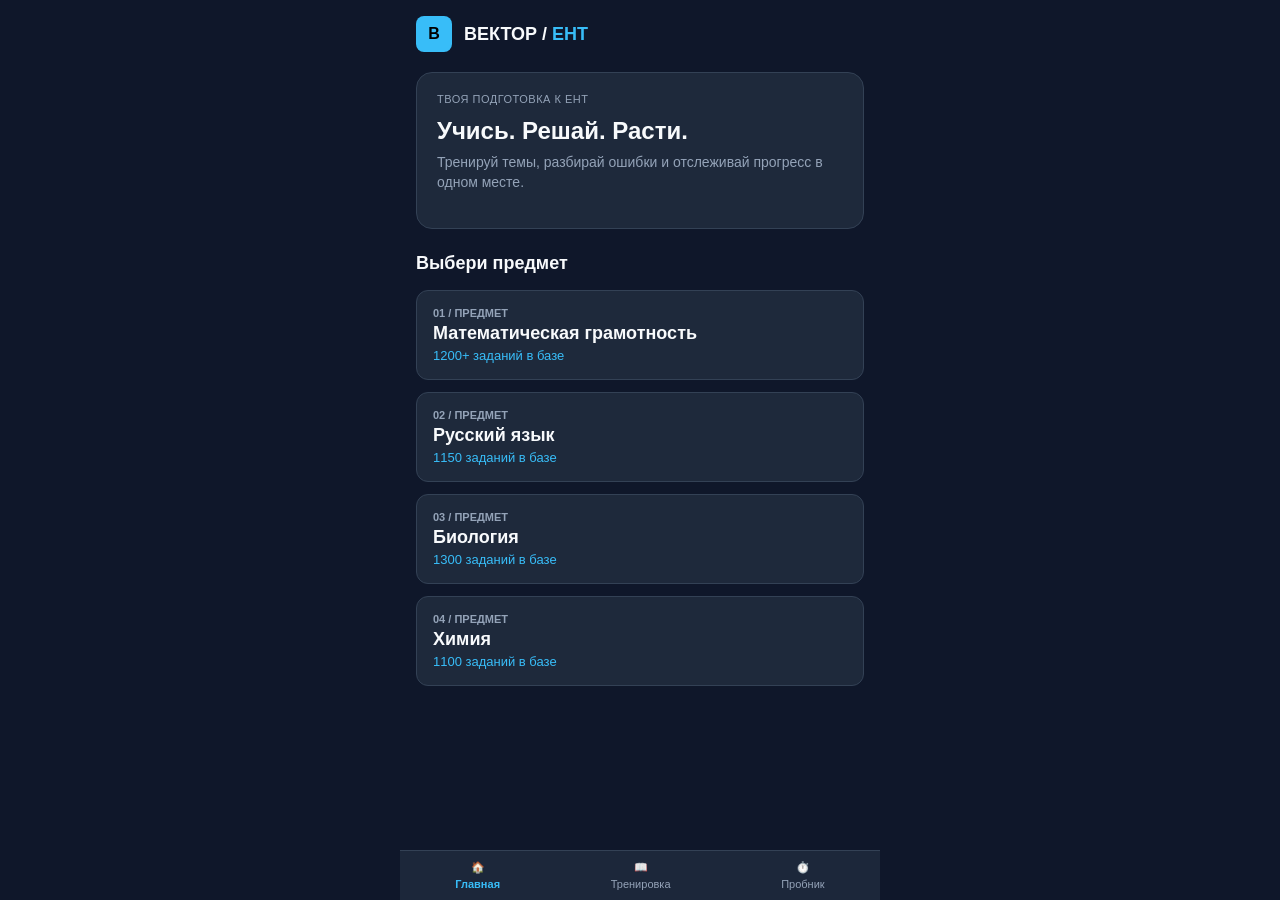
==== commit aeb5ad41: "Add files via upload" ====
--- a/index.html
+++ b/index.html
@@ -4,54 +4,231 @@
     <meta charset="UTF-8">
     <meta name="viewport" content="width=device-width, initial-scale=1.0">
     <title>Вектор / ЕНТ — Подготовка к ЕНТ</title>
-    <link rel="stylesheet" href="style.css">
+    <style>
+        :root {
+            --bg-color: #0f172a;
+            --card-bg: #1e293b;
+            --border-color: #334155;
+            --text-main: #f8fafc;
+            --text-muted: #94a3b8;
+            --accent: #38bdf8;
+            --accent-hover: #0284c7;
+        }
+
+        * {
+            box-sizing: border-box;
+            margin: 0;
+            padding: 0;
+            font-family: -apple-system, BlinkMacSystemFont, "Segoe UI", Roboto, sans-serif;
+        }
+
+        body {
+            background-color: var(--bg-color);
+            color: var(--text-main);
+            display: flex;
+            justify-content: center;
+            min-height: 100vh;
+            padding-bottom: 70px;
+        }
+
+        .app-container {
+            width: 100%;
+            max-width: 480px;
+            padding: 16px;
+        }
+
+        .app-header {
+            display: flex;
+            align-items: center;
+            gap: 12px;
+            margin-bottom: 20px;
+        }
+
+        .logo-badge {
+            background: var(--accent);
+            color: #000;
+            font-weight: bold;
+            width: 36px;
+            height: 36px;
+            border-radius: 8px;
+            display: flex;
+            align-items: center;
+            justify-content: center;
+        }
+
+        .brand-title {
+            font-weight: bold;
+            font-size: 18px;
+        }
+
+        .brand-title .accent {
+            color: var(--accent);
+        }
+
+        .hero-card {
+            background: var(--card-bg);
+            border: 1px solid var(--border-color);
+            border-radius: 16px;
+            padding: 20px;
+            margin-bottom: 24px;
+        }
+
+        .hero-badges {
+            display: flex;
+            gap: 8px;
+            font-size: 11px;
+            color: var(--text-muted);
+            margin-bottom: 12px;
+            text-transform: uppercase;
+            letter-spacing: 0.5px;
+        }
+
+        .hero-card h1 {
+            font-size: 24px;
+            margin-bottom: 8px;
+        }
+
+        .hero-card p {
+            color: var(--text-muted);
+            font-size: 14px;
+            margin-bottom: 16px;
+            line-height: 1.4;
+        }
+
+        .subjects-section h2 {
+            font-size: 18px;
+            margin-bottom: 16px;
+        }
+
+        .subjects-grid {
+            display: flex;
+            flex-direction: column;
+            gap: 12px;
+        }
+
+        .subject-card {
+            background: var(--card-bg);
+            border: 1px solid var(--border-color);
+            border-radius: 12px;
+            padding: 16px;
+            text-decoration: none;
+            color: inherit;
+            display: block;
+            transition: transform 0.1s ease, border-color 0.2s ease;
+        }
+
+        .subject-card:hover {
+            border-color: var(--accent);
+            transform: translateY(-2px);
+        }
+
+        .subject-num {
+            font-size: 11px;
+            color: var(--text-muted);
+            font-weight: bold;
+            margin-bottom: 4px;
+        }
+
+        .subject-card h3 {
+            font-size: 18px;
+            margin-bottom: 4px;
+            color: var(--text-main);
+        }
+
+        .subject-card p {
+            font-size: 13px;
+            color: var(--accent);
+        }
+
+        .bottom-nav {
+            position: fixed;
+            bottom: 0;
+            left: 50%;
+            transform: translateX(-50%);
+            width: 100%;
+            max-width: 480px;
+            background: var(--card-bg);
+            border-top: 1px solid var(--border-color);
+            display: flex;
+            justify-content: space-around;
+            padding: 10px 0;
+            background: rgba(30, 41, 59, 0.95);
+            backdrop-filter: blur(8px);
+        }
+
+        .nav-item {
+            color: var(--text-muted);
+            text-decoration: none;
+            font-size: 11px;
+            display: flex;
+            flex-direction: column;
+            align-items: center;
+            gap: 4px;
+        }
+
+        .nav-item.active {
+            color: var(--accent);
+            font-weight: bold;
+        }
+    </style>
 </head>
 <body>
     <div class="app-container">
         <header class="app-header">
             <div class="logo-badge">B</div>
             <div class="brand-title">ВЕКТОР / <span class="accent">ЕНТ</span></div>
-            <div class="sync-status">• прогресс сохраняется</div>
         </header>
 
         <main class="main-content">
             <section class="hero-card">
                 <div class="hero-badges">
                     <span>Твоя подготовка к ЕНТ</span>
-                    <span>Офлайн после загрузки</span>
                 </div>
                 <h1>Учись. Решай. Расти.</h1>
                 <p>Тренируй темы, разбирай ошибки и отслеживай прогресс в одном месте.</p>
-                <div class="stats-row">
-                    <div><strong id="total-answered">0</strong> ответов дано</div>
-                    <div><strong id="total-correct">0</strong> верных ответов</div>
-                </div>
             </section>
 
             <section class="subjects-section">
                 <h2>Выбери предмет</h2>
-                <div class="subjects-grid" id="subjects-grid">
-                    <!-- Заполняется динамически -->
+                <div class="subjects-grid">
+                    <a href="math_lit.html" class="subject-card">
+                        <div class="subject-num">01 / ПРЕДМЕТ</div>
+                        <h3>Математическая грамотность</h3>
+                        <p>1200+ заданий в базе</p>
+                    </a>
+
+                    <a href="russian.html" class="subject-card">
+                        <div class="subject-num">02 / ПРЕДМЕТ</div>
+                        <h3>Русский язык</h3>
+                        <p>1150 заданий в базе</p>
+                    </a>
+
+                    <a href="biology.html" class="subject-card">
+                        <div class="subject-num">03 / ПРЕДМЕТ</div>
+                        <h3>Биология</h3>
+                        <p>1300 заданий в базе</p>
+                    </a>
+
+                    <a href="chemistry.html" class="subject-card">
+                        <div class="subject-num">04 / ПРЕДМЕТ</div>
+                        <h3>Химия</h3>
+                        <p>1100 заданий в базе</p>
+                    </a>
                 </div>
             </section>
         </main>
 
         <nav class="bottom-nav">
             <a href="index.html" class="nav-item active">
-                <span class="nav-icon">🏠</span> Главная
+                <span>🏠</span> Главная
             </a>
-            <a href="training.html" class="nav-item">
-                <span class="nav-icon">📖</span> Тренировка
+            <a href="math_lit.html" class="nav-item">
+                <span>📖</span> Тренировка
             </a>
             <a href="probnik.html" class="nav-item">
-                <span class="nav-icon">⏱️</span> Пробник
-            </a>
-            <a href="progress.html" class="nav-item">
-                <span class="nav-icon">📊</span> Прогресс
+                <span>⏱️</span> Пробник
             </a>
         </nav>
     </div>
-    <!-- Добавлен параметр версии v=2, чтобы браузер принудительно обновил скрипт без очистки localStorage -->
-    <script src="script.js?v=2"></script>
 </body>
 </html>
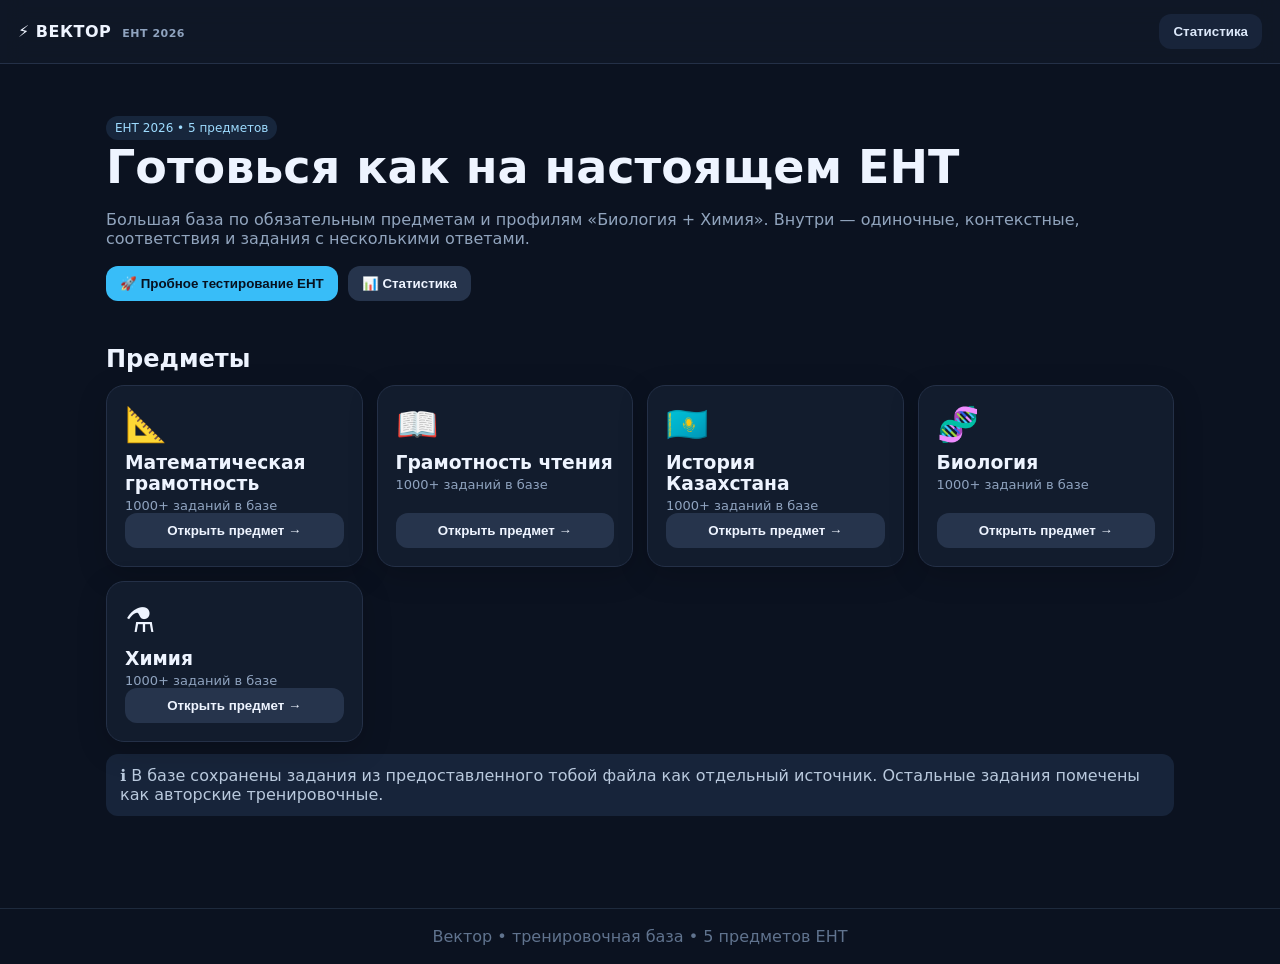
==== commit 334b601f: "Add files via upload" ====
--- a/index.html
+++ b/index.html
@@ -1,234 +1,21 @@
-<!DOCTYPE html>
+<!doctype html>
 <html lang="ru">
 <head>
-    <meta charset="UTF-8">
-    <meta name="viewport" content="width=device-width, initial-scale=1.0">
-    <title>Вектор / ЕНТ — Подготовка к ЕНТ</title>
-    <style>
-        :root {
-            --bg-color: #0f172a;
-            --card-bg: #1e293b;
-            --border-color: #334155;
-            --text-main: #f8fafc;
-            --text-muted: #94a3b8;
-            --accent: #38bdf8;
-            --accent-hover: #0284c7;
-        }
-
-        * {
-            box-sizing: border-box;
-            margin: 0;
-            padding: 0;
-            font-family: -apple-system, BlinkMacSystemFont, "Segoe UI", Roboto, sans-serif;
-        }
-
-        body {
-            background-color: var(--bg-color);
-            color: var(--text-main);
-            display: flex;
-            justify-content: center;
-            min-height: 100vh;
-            padding-bottom: 70px;
-        }
-
-        .app-container {
-            width: 100%;
-            max-width: 480px;
-            padding: 16px;
-        }
-
-        .app-header {
-            display: flex;
-            align-items: center;
-            gap: 12px;
-            margin-bottom: 20px;
-        }
-
-        .logo-badge {
-            background: var(--accent);
-            color: #000;
-            font-weight: bold;
-            width: 36px;
-            height: 36px;
-            border-radius: 8px;
-            display: flex;
-            align-items: center;
-            justify-content: center;
-        }
-
-        .brand-title {
-            font-weight: bold;
-            font-size: 18px;
-        }
-
-        .brand-title .accent {
-            color: var(--accent);
-        }
-
-        .hero-card {
-            background: var(--card-bg);
-            border: 1px solid var(--border-color);
-            border-radius: 16px;
-            padding: 20px;
-            margin-bottom: 24px;
-        }
-
-        .hero-badges {
-            display: flex;
-            gap: 8px;
-            font-size: 11px;
-            color: var(--text-muted);
-            margin-bottom: 12px;
-            text-transform: uppercase;
-            letter-spacing: 0.5px;
-        }
-
-        .hero-card h1 {
-            font-size: 24px;
-            margin-bottom: 8px;
-        }
-
-        .hero-card p {
-            color: var(--text-muted);
-            font-size: 14px;
-            margin-bottom: 16px;
-            line-height: 1.4;
-        }
-
-        .subjects-section h2 {
-            font-size: 18px;
-            margin-bottom: 16px;
-        }
-
-        .subjects-grid {
-            display: flex;
-            flex-direction: column;
-            gap: 12px;
-        }
-
-        .subject-card {
-            background: var(--card-bg);
-            border: 1px solid var(--border-color);
-            border-radius: 12px;
-            padding: 16px;
-            text-decoration: none;
-            color: inherit;
-            display: block;
-            transition: transform 0.1s ease, border-color 0.2s ease;
-        }
-
-        .subject-card:hover {
-            border-color: var(--accent);
-            transform: translateY(-2px);
-        }
-
-        .subject-num {
-            font-size: 11px;
-            color: var(--text-muted);
-            font-weight: bold;
-            margin-bottom: 4px;
-        }
-
-        .subject-card h3 {
-            font-size: 18px;
-            margin-bottom: 4px;
-            color: var(--text-main);
-        }
-
-        .subject-card p {
-            font-size: 13px;
-            color: var(--accent);
-        }
-
-        .bottom-nav {
-            position: fixed;
-            bottom: 0;
-            left: 50%;
-            transform: translateX(-50%);
-            width: 100%;
-            max-width: 480px;
-            background: var(--card-bg);
-            border-top: 1px solid var(--border-color);
-            display: flex;
-            justify-content: space-around;
-            padding: 10px 0;
-            background: rgba(30, 41, 59, 0.95);
-            backdrop-filter: blur(8px);
-        }
-
-        .nav-item {
-            color: var(--text-muted);
-            text-decoration: none;
-            font-size: 11px;
-            display: flex;
-            flex-direction: column;
-            align-items: center;
-            gap: 4px;
-        }
-
-        .nav-item.active {
-            color: var(--accent);
-            font-weight: bold;
-        }
-    </style>
+<meta charset="utf-8">
+<meta name="viewport" content="width=device-width,initial-scale=1,viewport-fit=cover">
+<meta name="theme-color" content="#101827">
+<link rel="manifest" href="manifest.webmanifest">
+<link rel="icon" href="icon.svg">
+<title>Вектор — ЕНТ 2026</title>
+<link rel="stylesheet" href="styles.css">
 </head>
 <body>
-    <div class="app-container">
-        <header class="app-header">
-            <div class="logo-badge">B</div>
-            <div class="brand-title">ВЕКТОР / <span class="accent">ЕНТ</span></div>
-        </header>
-
-        <main class="main-content">
-            <section class="hero-card">
-                <div class="hero-badges">
-                    <span>Твоя подготовка к ЕНТ</span>
-                </div>
-                <h1>Учись. Решай. Расти.</h1>
-                <p>Тренируй темы, разбирай ошибки и отслеживай прогресс в одном месте.</p>
-            </section>
-
-            <section class="subjects-section">
-                <h2>Выбери предмет</h2>
-                <div class="subjects-grid">
-                    <a href="math_lit.html" class="subject-card">
-                        <div class="subject-num">01 / ПРЕДМЕТ</div>
-                        <h3>Математическая грамотность</h3>
-                        <p>1200+ заданий в базе</p>
-                    </a>
-
-                    <a href="russian.html" class="subject-card">
-                        <div class="subject-num">02 / ПРЕДМЕТ</div>
-                        <h3>Русский язык</h3>
-                        <p>1150 заданий в базе</p>
-                    </a>
-
-                    <a href="biology.html" class="subject-card">
-                        <div class="subject-num">03 / ПРЕДМЕТ</div>
-                        <h3>Биология</h3>
-                        <p>1300 заданий в базе</p>
-                    </a>
-
-                    <a href="chemistry.html" class="subject-card">
-                        <div class="subject-num">04 / ПРЕДМЕТ</div>
-                        <h3>Химия</h3>
-                        <p>1100 заданий в базе</p>
-                    </a>
-                </div>
-            </section>
-        </main>
-
-        <nav class="bottom-nav">
-            <a href="index.html" class="nav-item active">
-                <span>🏠</span> Главная
-            </a>
-            <a href="math_lit.html" class="nav-item">
-                <span>📖</span> Тренировка
-            </a>
-            <a href="probnik.html" class="nav-item">
-                <span>⏱️</span> Пробник
-            </a>
-        </nav>
-    </div>
+<header class="topbar">
+  <div class="brand" onclick="showHome()">⚡ ВЕКТОР <span>ЕНТ 2026</span></div>
+  <button class="ghost" onclick="showStats()">Статистика</button>
+</header>
+<main id="app"></main>
+<footer>Вектор • тренировочная база • 5 предметов ЕНТ</footer>
+<script src="app.js"></script>
 </body>
-</html>
+</html>
--- a/styles.css
+++ b/styles.css
@@ -0,0 +1 @@
+*{box-sizing:border-box}body{margin:0;font-family:Inter,system-ui,-apple-system,Segoe UI,Roboto,Arial,sans-serif;background:#0b1220;color:#eef4ff;min-height:100vh}.topbar{position:sticky;top:0;z-index:10;display:flex;justify-content:space-between;align-items:center;padding:14px 18px;background:rgba(16,24,39,.94);backdrop-filter:blur(12px);border-bottom:1px solid #243047}.brand{font-weight:900;letter-spacing:.5px;cursor:pointer}.brand span{font-size:11px;color:#8fa3bf;margin-left:5px}.ghost,.primary,.secondary,.danger{border:0;border-radius:12px;padding:10px 14px;font-weight:700;cursor:pointer}.ghost{background:#18243a;color:#dce8fa}.primary{background:#38bdf8;color:#07111f}.secondary{background:#26344c;color:#eef4ff}.danger{background:#7f1d1d;color:#fff}.container{max-width:1100px;margin:auto;padding:24px 16px 80px}.hero{padding:28px 0 18px}.hero h1{font-size:clamp(28px,5vw,46px);margin:0 0 8px}.muted{color:#91a4bd}.grid{display:grid;grid-template-columns:repeat(auto-fit,minmax(220px,1fr));gap:14px}.card{background:#121c2d;border:1px solid #243047;border-radius:18px;padding:18px;box-shadow:0 8px 30px rgba(0,0,0,.18)}.subject{min-height:150px;display:flex;flex-direction:column;justify-content:space-between}.subject .icon{font-size:34px}.subject h3{margin:8px 0 4px}.count{font-size:13px;color:#8fa3bf}.actions{display:flex;gap:10px;flex-wrap:wrap;margin-top:18px}.section-title{margin:26px 0 12px}.pill{display:inline-block;padding:5px 9px;border-radius:999px;background:#17263c;color:#9edcff;font-size:12px}.quiz-head{display:flex;justify-content:space-between;gap:12px;align-items:center;margin-bottom:12px}.progress{height:8px;background:#1b2a41;border-radius:99px;overflow:hidden}.progress>div{height:100%;background:#38bdf8}.qcard{margin-top:16px}.qtext{font-size:20px;line-height:1.45;margin:15px 0}.option{display:flex;gap:10px;align-items:flex-start;width:100%;text-align:left;background:#172238;border:1px solid #2b3b56;color:#edf5ff;border-radius:13px;padding:14px;margin:9px 0;cursor:pointer}.option:hover{border-color:#5e7fa9}.option.selected{border-color:#38bdf8;background:#12324a}.option.correct{border-color:#22c55e;background:#12351f}.option.wrong{border-color:#ef4444;background:#3a1717}.letter{font-weight:900;min-width:24px}.toolbar{display:flex;justify-content:space-between;gap:10px;flex-wrap:wrap;margin-top:18px}.stats{display:grid;grid-template-columns:repeat(auto-fit,minmax(150px,1fr));gap:12px}.big{font-size:30px;font-weight:900}.table{width:100%;border-collapse:collapse}.table td,.table th{padding:10px;border-bottom:1px solid #26344c;text-align:left}.notice{padding:12px 14px;border-radius:12px;background:#17243a;color:#b9c9dd;margin:12px 0}.real{background:#1d2b1e;border-color:#355c3a}.type{font-size:11px;color:#8fa3bf;text-transform:uppercase;letter-spacing:.7px}footer{padding:18px;text-align:center;color:#60738e;border-top:1px solid #1e2a3d}.timer{font-variant-numeric:tabular-nums;font-weight:900}.danger-text{color:#fca5a5}@media(max-width:600px){.container{padding:18px 12px 70px}.qtext{font-size:18px}.topbar{padding:12px}.subject{min-height:135px}}\n
